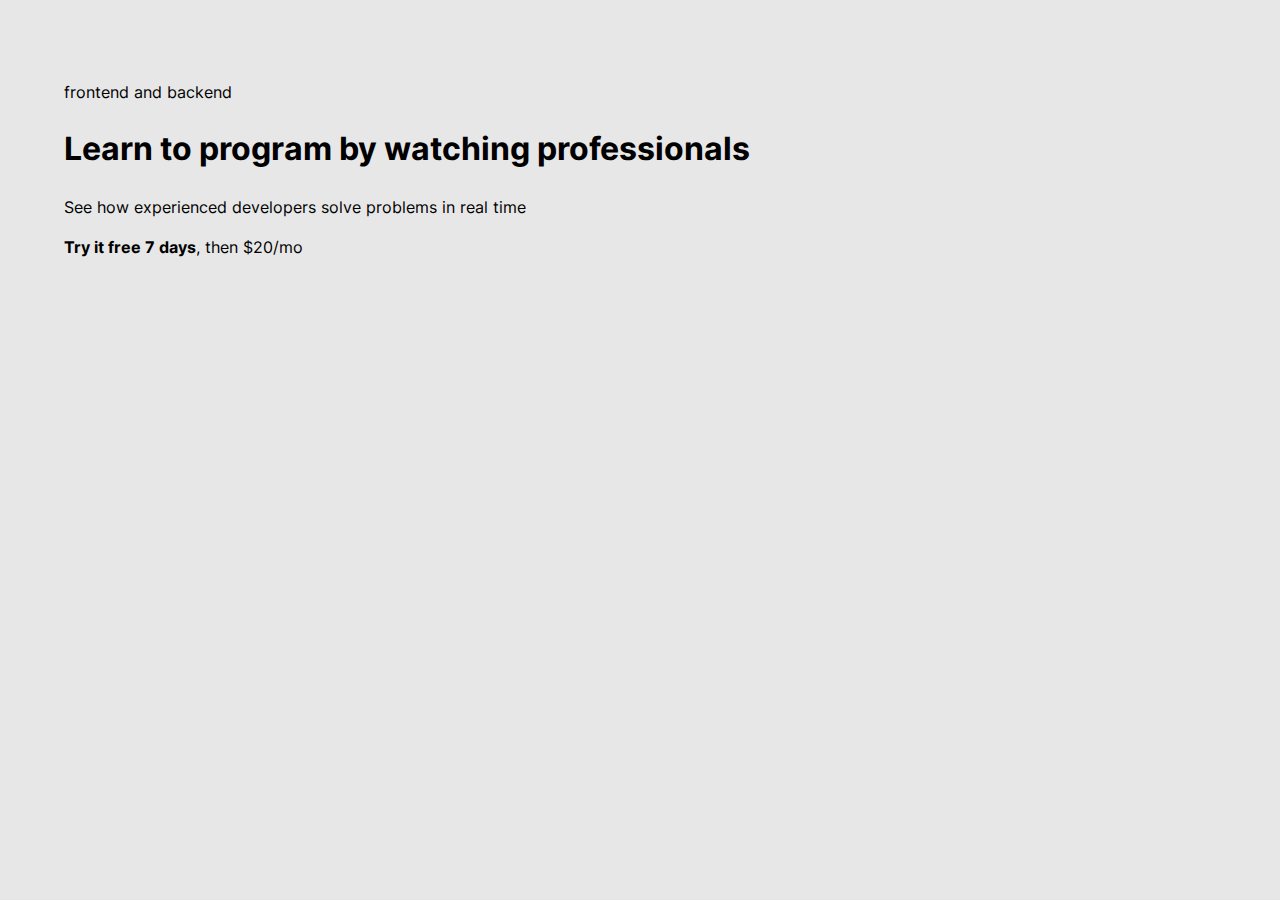
==== index.html @ e07812b7 "add fonts and hero html" ====
<!DOCTYPE html>
<html lang="en">
  <head>
    <meta charset="UTF-8" />
    <meta http-equiv="X-UA-Compatible" content="IE=edge" />
    <meta name="viewport" content="width=device-width, initial-scale=1.0" />
    <title>Document</title>
    <!-- fonts -->

    <!-- style css -->
    <link rel="stylesheet" href="css/normalise.css" />
    <link rel="stylesheet" href="css/index.css" />
    <!-- <link rel="stylesheet" href="css/index.min.css"> -->
  </head>
  <body>
    <div class="main-content">
      <div class="container">
      <div class="intro-page">
        <!-- hreo -->
          <div class="hero">
            <div class="hero-main">
              <div class="hero-bage">
                frontend and backend
              </div>
              <h1 class="hero-heading">
                Learn to program by watching professionals
              </h1>
              <p class="hero-text">
                See how experienced developers solve problems in real time
              </p>
            </div>
            <div class="hero-bottom">
           <strong>Try it free 7 days</strong>, then $20/mo
            </div>
          </div>

        <!-- registretions form -->
      </div>
    </div>
  </div>
  </body>
</html>
---- css/normalise.css ----
/*! normalize.css v8.0.1 | MIT License | github.com/necolas/normalize.css */

/* Document
   ========================================================================== */

/**
 * 1. Correct the line height in all browsers.
 * 2. Prevent adjustments of font size after orientation changes in iOS.
 */

 html {
  line-height: 1.15; /* 1 */
  -webkit-text-size-adjust: 100%; /* 2 */
}

/* Sections
   ========================================================================== */

/**
 * Remove the margin in all browsers.
 */

body {
  margin: 0;
}

/**
 * Render the `main` element consistently in IE.
 */

main {
  display: block;
}

/**
 * Correct the font size and margin on `h1` elements within `section` and
 * `article` contexts in Chrome, Firefox, and Safari.
 */

h1 {
  font-size: 2em;
  margin: 0.67em 0;
}

/* Grouping content
   ========================================================================== */

/**
 * 1. Add the correct box sizing in Firefox.
 * 2. Show the overflow in Edge and IE.
 */

hr {
  box-sizing: content-box; /* 1 */
  height: 0; /* 1 */
  overflow: visible; /* 2 */
}

/**
 * 1. Correct the inheritance and scaling of font size in all browsers.
 * 2. Correct the odd `em` font sizing in all browsers.
 */

pre {
  font-family: monospace, monospace; /* 1 */
  font-size: 1em; /* 2 */
}

/* Text-level semantics
   ========================================================================== */

/**
 * Remove the gray background on active links in IE 10.
 */

a {
  background-color: transparent;
}

/**
 * 1. Remove the bottom border in Chrome 57-
 * 2. Add the correct text decoration in Chrome, Edge, IE, Opera, and Safari.
 */

abbr[title] {
  border-bottom: none; /* 1 */
  text-decoration: underline; /* 2 */
  text-decoration: underline dotted; /* 2 */
}

/**
 * Add the correct font weight in Chrome, Edge, and Safari.
 */

b,
strong {
  font-weight: bolder;
}

/**
 * 1. Correct the inheritance and scaling of font size in all browsers.
 * 2. Correct the odd `em` font sizing in all browsers.
 */

code,
kbd,
samp {
  font-family: monospace, monospace; /* 1 */
  font-size: 1em; /* 2 */
}

/**
 * Add the correct font size in all browsers.
 */

small {
  font-size: 80%;
}

/**
 * Prevent `sub` and `sup` elements from affecting the line height in
 * all browsers.
 */

sub,
sup {
  font-size: 75%;
  line-height: 0;
  position: relative;
  vertical-align: baseline;
}

sub {
  bottom: -0.25em;
}

sup {
  top: -0.5em;
}

/* Embedded content
   ========================================================================== */

/**
 * Remove the border on images inside links in IE 10.
 */

img {
  border-style: none;
}

/* Forms
   ========================================================================== */

/**
 * 1. Change the font styles in all browsers.
 * 2. Remove the margin in Firefox and Safari.
 */

button,
input,
optgroup,
select,
textarea {
  font-family: inherit; /* 1 */
  font-size: 100%; /* 1 */
  line-height: 1.15; /* 1 */
  margin: 0; /* 2 */
}

/**
 * Show the overflow in IE.
 * 1. Show the overflow in Edge.
 */

button,
input { /* 1 */
  overflow: visible;
}

/**
 * Remove the inheritance of text transform in Edge, Firefox, and IE.
 * 1. Remove the inheritance of text transform in Firefox.
 */

button,
select { /* 1 */
  text-transform: none;
}

/**
 * Correct the inability to style clickable types in iOS and Safari.
 */

button,
[type="button"],
[type="reset"],
[type="submit"] {
  -webkit-appearance: button;
}

/**
 * Remove the inner border and padding in Firefox.
 */

button::-moz-focus-inner,
[type="button"]::-moz-focus-inner,
[type="reset"]::-moz-focus-inner,
[type="submit"]::-moz-focus-inner {
  border-style: none;
  padding: 0;
}

/**
 * Restore the focus styles unset by the previous rule.
 */

button:-moz-focusring,
[type="button"]:-moz-focusring,
[type="reset"]:-moz-focusring,
[type="submit"]:-moz-focusring {
  outline: 1px dotted ButtonText;
}

/**
 * Correct the padding in Firefox.
 */

fieldset {
  padding: 0.35em 0.75em 0.625em;
}

/**
 * 1. Correct the text wrapping in Edge and IE.
 * 2. Correct the color inheritance from `fieldset` elements in IE.
 * 3. Remove the padding so developers are not caught out when they zero out
 *    `fieldset` elements in all browsers.
 */

legend {
  box-sizing: border-box; /* 1 */
  color: inherit; /* 2 */
  display: table; /* 1 */
  max-width: 100%; /* 1 */
  padding: 0; /* 3 */
  white-space: normal; /* 1 */
}

/**
 * Add the correct vertical alignment in Chrome, Firefox, and Opera.
 */

progress {
  vertical-align: baseline;
}

/**
 * Remove the default vertical scrollbar in IE 10+.
 */

textarea {
  overflow: auto;
}

/**
 * 1. Add the correct box sizing in IE 10.
 * 2. Remove the padding in IE 10.
 */

[type="checkbox"],
[type="radio"] {
  box-sizing: border-box; /* 1 */
  padding: 0; /* 2 */
}

/**
 * Correct the cursor style of increment and decrement buttons in Chrome.
 */

[type="number"]::-webkit-inner-spin-button,
[type="number"]::-webkit-outer-spin-button {
  height: auto;
}

/**
 * 1. Correct the odd appearance in Chrome and Safari.
 * 2. Correct the outline style in Safari.
 */

[type="search"] {
  -webkit-appearance: textfield; /* 1 */
  outline-offset: -2px; /* 2 */
}

/**
 * Remove the inner padding in Chrome and Safari on macOS.
 */

[type="search"]::-webkit-search-decoration {
  -webkit-appearance: none;
}

/**
 * 1. Correct the inability to style clickable types in iOS and Safari.
 * 2. Change font properties to `inherit` in Safari.
 */

::-webkit-file-upload-button {
  -webkit-appearance: button; /* 1 */
  font: inherit; /* 2 */
}

/* Interactive
   ========================================================================== */

/*
 * Add the correct display in Edge, IE 10+, and Firefox.
 */

details {
  display: block;
}

/*
 * Add the correct display in all browsers.
 */

summary {
  display: list-item;
}

/* Misc
   ========================================================================== */

/**
 * Add the correct display in IE 10+.
 */

template {
  display: none;
}

/**
 * Add the correct display in IE 10.
 */

[hidden] {
  display: none;
}
---- css/index.css ----
/* fonts */
@font-face {
  font-family: 'Inter';
  src: url('../fonts/Inter-Regular.woff2') format('woff2'),
      url('../fonts/Inter-Regular.woff') format('woff');
  font-weight: normal;
  font-style: normal;
  font-display: swap;
}

@font-face {
  font-family: 'Inter';
  src: url('../fonts/Inter-Bold.woff2') format('woff2'),
      url('../fonts/Inter-Bold.woff') format('woff');
  font-weight: bold;
  font-style: normal;
  font-display: swap;
}

@font-face {
  font-family: 'Inter';
  src: url('../fonts/Inter-SemiBold.woff2') format('woff2'),
      url('../fonts/Inter-SemiBold.woff') format('woff');
  font-weight: 600;
  font-style: normal;
  font-display: swap;
}

@font-face {
  font-family: 'Inter';
  src: url('../fonts/Inter-Medium.woff2') format('woff2'),
      url('../fonts/Inter-Medium.woff') format('woff');
  font-weight: 500;
  font-style: normal;
  font-display: swap;
}


/* custom props  */
:root
{
  --body-bg:#E7E7E7;
  --grren:#4DC490;
  --red:#F03535;
  --purple:#655AF2;
  --text-color:#000;
}

/* global */
html{
  box-sizing: border-box;
  height: 100%;
  scroll-behavior: smooth;
}
*,
*::before,
*::after
{
  box-sizing: inherit;
}
/* *:focus
{

  outline: 3px dashed var(--primary);
  outline-offset:3px;
} */
body
{
  display: flex;
  flex-direction: column;
  height: 100%;
  padding: 0;
  margin: 0;
  font-family: "Inter" , "Arial" ,sans-serif;
  font-size: 16px;
  line-height: 1.5;
  color: var(--text-color);
  background-color: var(--body-bg);
}

ul
{
  list-style: none;
}
a
{
  text-decoration: none;
}
img
{
  height:auto;
  max-width: 100%;
}

/* continaer */

.container
{
  width: 100%;
  max-width: 1192px;
  padding-left: 20px;
  padding-right: 20px;
  margin-left: auto;
  margin-right: auto;
}
/* main-content */
.main-content
{
  flex-grow: 1;
  padding-top: 80px;
  padding-bottom: 80px;
}
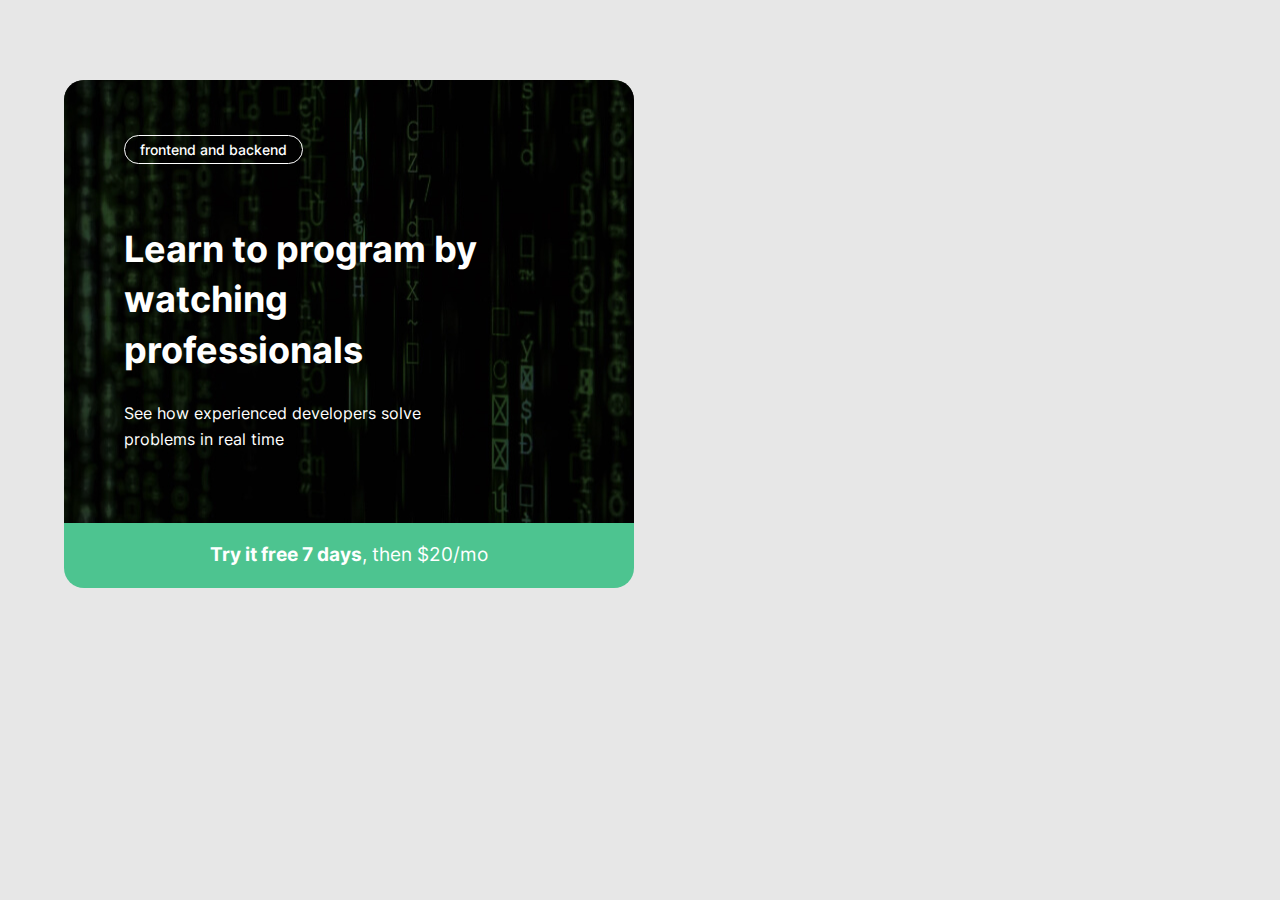
==== commit d4714e01: "add hero full" ====
--- a/index.html
+++ b/index.html
@@ -23,10 +23,10 @@
                 frontend and backend
               </div>
               <h1 class="hero-heading">
-                Learn to program by watching professionals
+                Learn to program by<br>watching<br>professionals
               </h1>
               <p class="hero-text">
-                See how experienced developers solve problems in real time
+                See how experienced developers solve<br>problems in real time
               </p>
             </div>
             <div class="hero-bottom">
--- a/css/index.css
+++ b/css/index.css
@@ -109,4 +109,58 @@
   flex-grow: 1;
   padding-top: 80px;
   padding-bottom: 80px;
+}
+
+/* hero */
+
+.intro-page {
+  display: flex;
+}
+.hero {
+  --text-color:#fff;
+  display: flex;
+  flex-direction: column;
+  width: 100%;
+  max-width: 570px;
+  border-radius: 20px;
+  color: var(--text-color);
+  overflow: hidden;
+}
+.hero-main {
+  display: flex;
+  flex-direction: column;
+  align-items: flex-start;
+  flex-grow: 1;
+  padding: 55px 60px;
+  background-color: #555;
+  background-image: url("../img/hero.jpg");
+  background-size: cover;
+  background-repeat: no-repeat;
+  background-position: center center;
+}
+.hero-bage {
+  padding: 5px 15px;
+  border: 1px solid var(--text-color);
+  font-size:14px;
+  font-weight: 500;
+  border-radius: 41px;
+  line-height: normal;
+  margin-bottom: 60px;
+}
+.hero-heading {
+  margin-top: 0;
+  margin-bottom: 25px;
+  font-size: 36px;
+  line-height: 1.4;
+}
+.hero-text {
+  margin-top: 0;
+  font-size: 16px;
+  line-height: 26px ;
+}
+.hero-bottom {
+  padding: 18px;
+  text-align: center;
+  font-size: 19px;
+  background-color: var(--grren);
 }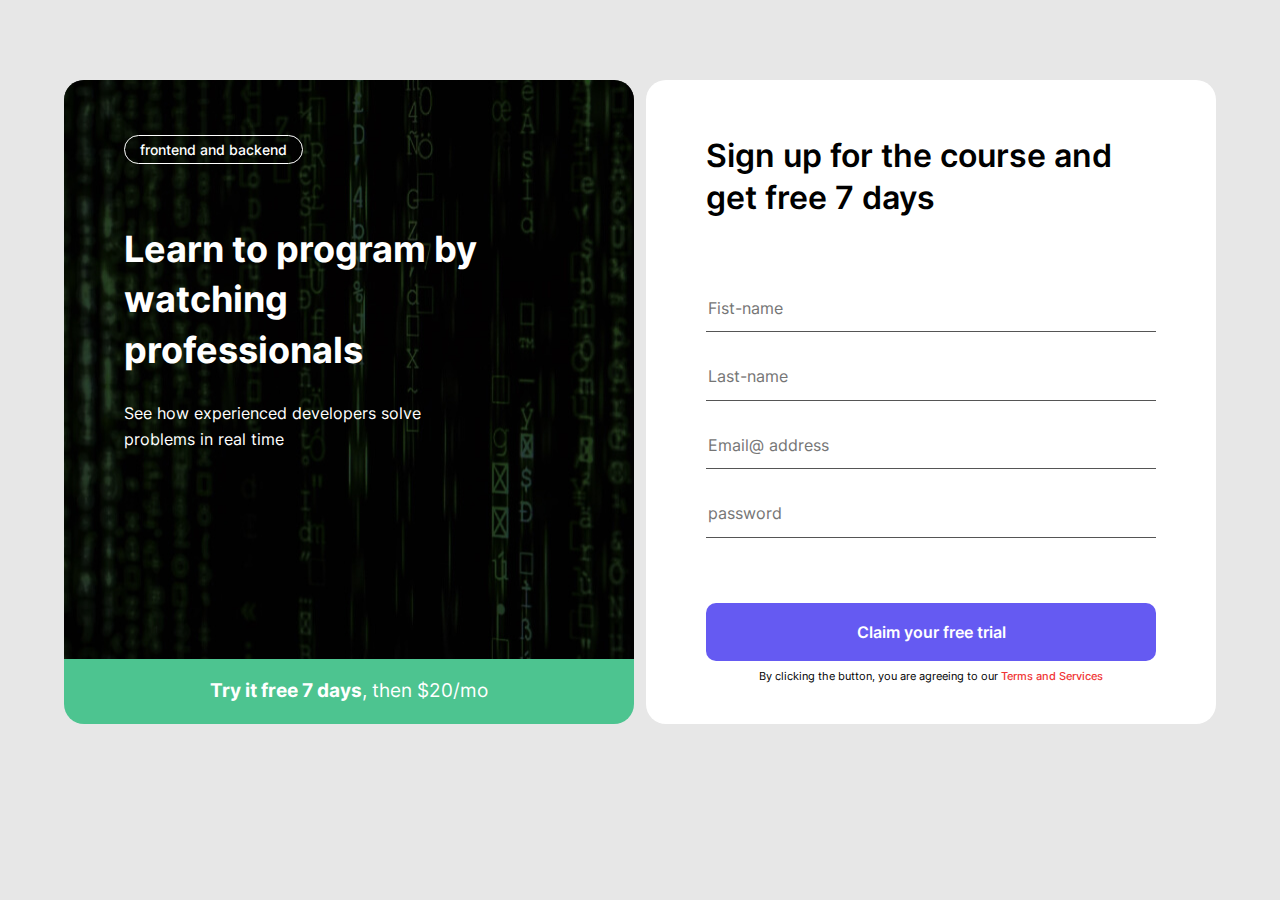
==== commit 89a22285: "full site add form" ====
--- a/index.html
+++ b/index.html
@@ -35,6 +35,24 @@
           </div>
 
         <!-- registretions form -->
+          <form action="https://echo.htmlacademy.ru" class="signup-form" method="post">
+            <h2 class="signup-form-heading">
+              Sign up for the course and get free 7 days
+            </h2>
+            <div class="signup-form-fields">
+              <input type="text" name="name" placeholder="Fist-name" class="signup-form-field" aria-label="name" required>
+              <input type="text" name="last_name" placeholder="Last-name" class="signup-form-field" aria-label="last_name" required>
+
+              <input type="email" name="email" placeholder="Email@ address" class="signup-form-field" aria-label="email" required>
+
+              <input type="password" name="password" placeholder="password" class="signup-form-field" aria-label="password" required>
+            </div>
+            <button class="btn-form" type="submit">Claim your free trial</button>
+            <div class="signup-form-notice">
+              By clicking the button, you are agreeing to our <a class="signup-form-notice-link" href="#">Terms and Services</a>
+            </div>
+          </form>
+
       </div>
     </div>
   </div>
--- a/css/index.css
+++ b/css/index.css
@@ -58,12 +58,12 @@
 {
   box-sizing: inherit;
 }
-/* *:focus
-{
-
-  outline: 3px dashed var(--primary);
+*:focus
+{
+
+  outline: 3px dashed var(--purple);
   outline-offset:3px;
-} */
+}
 body
 {
   display: flex;
@@ -163,4 +163,66 @@
   text-align: center;
   font-size: 19px;
   background-color: var(--grren);
+}
+
+/* signup form */
+
+.signup-form {
+  width: 100%;
+  max-width: 570px;
+  padding: 55px 60px 40px;
+  margin-left: 12px;
+  border-radius: 20px;
+  overflow: hidden;
+  background-color: #fff;
+}
+.signup-form-heading {
+  margin-top: 0;
+  margin-bottom: 65px;
+  font-size: 32px;
+  line-height: 42px;
+  font-weight: 600;
+}
+.signup-form-fields {
+  display: flex;
+  flex-direction: column;
+  margin-bottom: 65px;
+}
+.signup-form-field {
+  padding-top: 15px;
+  padding-bottom: 14px;
+  border: 0;
+  border-bottom: 1px solid #555;
+  color: #555;
+}
+.signup-form-field:focus
+{
+  border-color: #000;
+  font-weight: 600;
+  color: #000;
+}
+.signup-form-field:not(:last-child)
+{
+  margin-bottom: 20px;
+}
+.btn-form {
+  width: 100%;
+  padding: 20px;
+  font-weight: 600;
+  display: block;
+  border:0;
+  border-radius:10px;
+  background-color: var(--purple);
+  color: #fff;
+  cursor: pointer;
+  margin-bottom: 8px;
+}
+.signup-form-notice {
+  font-size: 11px;
+  line-height: 15px;
+  text-align: center;
+}
+.signup-form-notice-link {
+  font-weight: 500;
+  color: var(--red);
 }